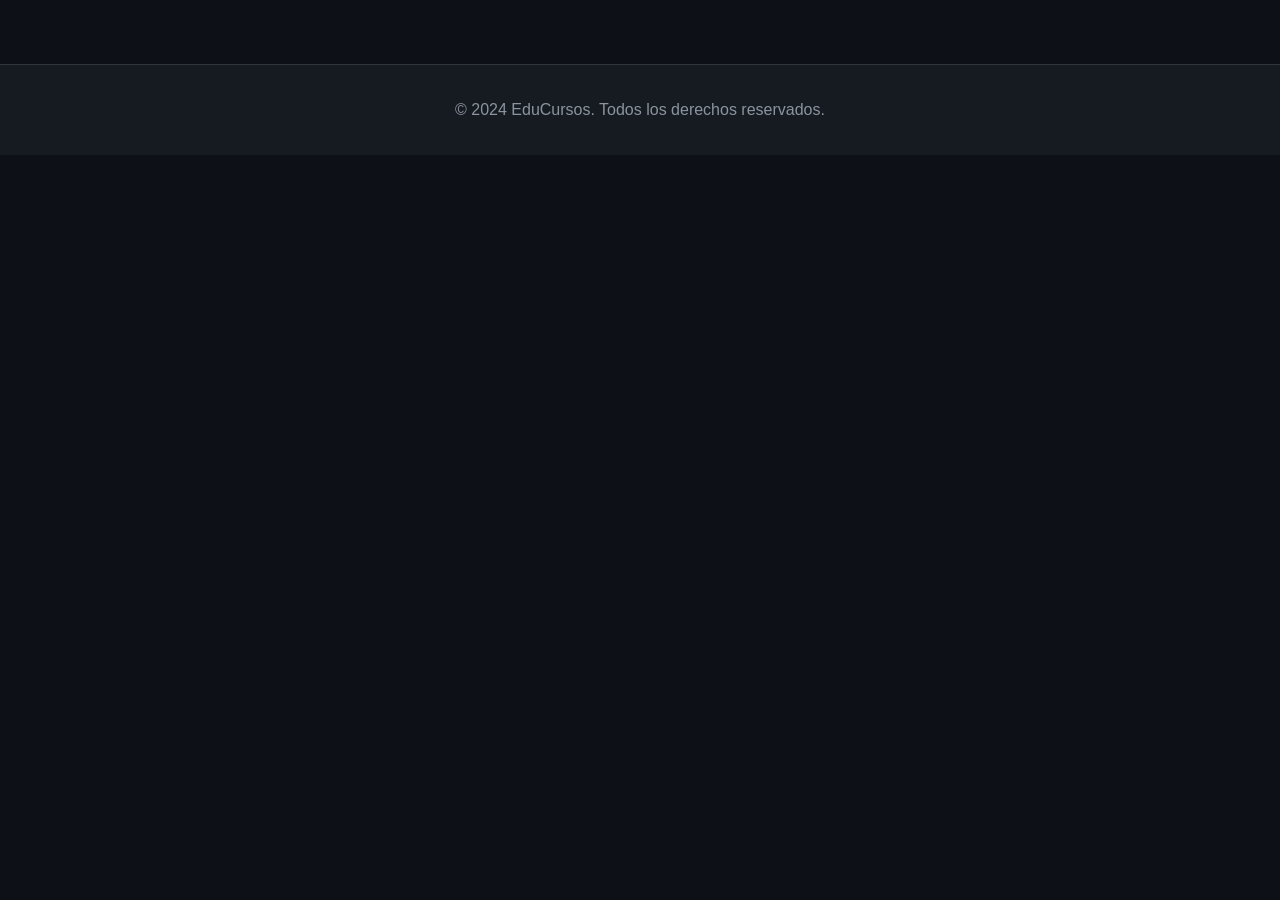
==== dashboard.html @ 60e36f7e "feat: Implement user registration and login functionality with multi-step form and dashboard display" ====
<!DOCTYPE html>
<html lang="es">
<head>
    <meta charset="UTF-8">
    <meta name="viewport" content="width=device-width, initial-scale=1.0">
    <title>EduCursos - Dashboard</title>
    <link rel="stylesheet" href="styles.css">
</head>
<body>

    <main>
        <div id="dashboard" class="dashboard active">
            <div class="dashboard-header">
                <div style="display: flex; justify-content: space-between; align-items: center; max-width: 1200px; margin: 0 auto;">
                    <div>
                        <h1>Bienvenido a tu Espacio de Aprendizaje</h1>
                        <p id="userGreeting"></p>
                    </div>
                    <div class="user-info">
                        <p id="userEmail"></p>
                        <button class="btn-logout" onclick="logout()">Cerrar Sesión</button>
                    </div>
                </div>
            </div>

            <div class="dashboard-content">
                <section class="welcome-section">
                    <h2>¡Hola! Continúa tu aprendizaje</h2>
                    <p>Ya has completado varios cursos. Aquí están los cursos que puedes retomar o iniciar.</p>
                </section>

                <section class="courses-section">
                    <h2>Tus Cursos</h2>
                    <div class="courses-grid" id="coursesGrid"></div>
                </section>
            </div>
        </div>
    </main>

    <footer>
        <p>&copy; 2024 EduCursos. Todos los derechos reservados.</p>
    </footer>

    <script src="script.js"></script>
</body>
</html>
---- styles.css ----
:root {
  --bg-primary: #0d1117;
  --bg-secondary: #161b22;
  --bg-tertiary: #21262d;
  --border-color: #30363d;
  --text-primary: #e6edf3;
  --text-secondary: #8b949e;
  --accent-primary: #2f81f7;
  --accent-hover: #1f6feb;
  --accent-secondary: #58a6ff;
  --success: #3fb950;
  --card-bg: #0d1117;
  --overlay-bg: rgba(1, 4, 9, 0.8);
}

* {
  margin: 0;
  padding: 0;
  box-sizing: border-box;
}

body {
  font-family: -apple-system, BlinkMacSystemFont, "Segoe UI", "Noto Sans", Helvetica, Arial, sans-serif;
  background-color: var(--bg-primary);
  color: var(--text-primary);
  line-height: 1.6;
  overflow-x: hidden;
}

/* NAVEGACIÓN */
header {
  background-color: var(--bg-secondary);
  border-bottom: 1px solid var(--border-color);
  position: sticky;
  top: 0;
  z-index: 100;
  backdrop-filter: blur(10px);
}

nav {
  max-width: 1280px;
  margin: 0 auto;
  padding: 1rem 2rem;
  display: flex;
  justify-content: space-between;
  align-items: center;
}

.logo {
  font-size: 1.5rem;
  font-weight: 600;
  color: var(--text-primary);
  letter-spacing: -0.5px;
}

nav div {
  display: flex;
  gap: 1rem;
  align-items: center;
}

nav a {
  color: var(--text-secondary);
  text-decoration: none;
  padding: 0.5rem 1rem;
  border-radius: 6px;
  transition: all 0.2s ease;
  font-size: 0.95rem;
}

nav a:hover {
  color: var(--text-primary);
  background-color: var(--bg-tertiary);
}

.btn-login {
  background-color: transparent;
  color: var(--text-primary);
  border: 1px solid var(--border-color);
  padding: 0.5rem 1.25rem;
  border-radius: 6px;
  cursor: pointer;
  font-size: 0.95rem;
  transition: all 0.2s ease;
  font-weight: 500;
}

.btn-login:hover {
  background-color: var(--bg-tertiary);
  border-color: var(--text-secondary);
}

/* SECCIÓN HERO */
main {
  display: none;
}

main.active {
  display: block;
}

.hero {
  max-width: 1280px;
  margin: 0 auto;
  padding: 6rem 2rem;
  text-align: center;
}

.hero-content h1 {
  font-size: 3.5rem;
  font-weight: 700;
  line-height: 1.2;
  margin-bottom: 1.5rem;
  background: linear-gradient(135deg, var(--text-primary) 0%, var(--accent-secondary) 100%);
  -webkit-background-clip: text;
  -webkit-text-fill-color: transparent;
  background-clip: text;
}

.hero-content p {
  font-size: 1.25rem;
  color: var(--text-secondary);
  margin-bottom: 2.5rem;
  max-width: 700px;
  margin-left: auto;
  margin-right: auto;
}

.hero-buttons {
  display: flex;
  gap: 1rem;
  justify-content: center;
  flex-wrap: wrap;
}

.btn-primary {
  background: linear-gradient(90deg, #7b4cff, #6a3df6);
  color: white;
  border: none;
  padding: 0.85rem 2.1rem;
  border-radius: 999px;
  font-size: 1rem;
  font-weight: 700;
  cursor: pointer;
  transition: transform 160ms ease, box-shadow 160ms ease, opacity 120ms ease;
  box-shadow: 0 8px 30px rgba(106,61,246,0.18), inset 0 -6px 24px rgba(123,76,255,0.06);
}

.btn-primary:hover {
  transform: translateY(-3px);
  box-shadow: 0 18px 48px rgba(106,61,246,0.22), inset 0 -8px 28px rgba(123,76,255,0.08);
}

.btn-primary:active {
  transform: translateY(0) scale(0.995);
  opacity: 0.98;
}

.btn-secondary {
  background-color: transparent;
  color: var(--text-primary);
  border: 1px solid var(--border-color);
  padding: 0.75rem 1.6rem;
  border-radius: 999px;
  font-size: 0.95rem;
  font-weight: 600;
  cursor: pointer;
  transition: transform 140ms ease, box-shadow 140ms ease;
}

.btn-secondary:hover {
  background-color: var(--bg-tertiary);
  border-color: var(--text-secondary);
  transform: translateY(-2px);
}

/* Ghost button for header (Iniciar Sesión) */
.btn-ghost {
  background: transparent;
  color: var(--text-secondary);
  border: 1px solid rgba(255,255,255,0.04);
  padding: 0.5rem 1.1rem;
  border-radius: 8px;
  font-size: 0.95rem;
  font-weight: 600;
  cursor: pointer;
  transition: background-color 180ms ease, color 120ms ease, transform 120ms ease, box-shadow 120ms ease;
}

.btn-ghost:hover {
  background-color: rgba(255,255,255,0.02);
  color: var(--text-primary);
  transform: translateY(-2px);
  box-shadow: 0 6px 18px rgba(2,6,23,0.45);
}

/* Slightly stronger secondary for hero login button */
.hero .btn-secondary {
  border-color: rgba(255,255,255,0.06);
  color: var(--text-primary);
  background: linear-gradient(180deg, rgba(255,255,255,0.02), transparent);
  box-shadow: 0 8px 22px rgba(0,0,0,0.45);
}

.hero .btn-secondary:hover {
  background: linear-gradient(180deg, rgba(255,255,255,0.04), transparent);
  border-color: var(--accent-primary);
}

.small-muted { color: var(--text-secondary); font-size: 0.9rem; margin-top: 0.35rem; }

/* SECCIÓN FEATURES */
.features {
  max-width: 1280px;
  margin: 0 auto;
  padding: 4rem 2rem;
}

.features h2 {
  text-align: center;
  font-size: 2.5rem;
  margin-bottom: 3rem;
  font-weight: 700;
}

.features-grid {
  display: grid;
  grid-template-columns: repeat(auto-fit, minmax(280px, 1fr));
  gap: 2rem;
}

.feature-card {
  background-color: var(--bg-secondary);
  border: 1px solid var(--border-color);
  border-radius: 12px;
  padding: 2rem;
  transition: all 0.3s ease;
}

.feature-card:hover {
  border-color: var(--accent-primary);
  transform: translateY(-4px);
  box-shadow: 0 8px 24px rgba(47, 129, 247, 0.15);
}

.feature-icon {
  font-size: 3rem;
  margin-bottom: 1rem;
}

.feature-card h3 {
  font-size: 1.5rem;
  margin-bottom: 0.75rem;
  color: var(--text-primary);
}

.feature-card p {
  color: var(--text-secondary);
  line-height: 1.6;
}

/* FORMULARIOS */
.form-container {
  display: none;
  position: fixed;
  top: 0;
  left: 0;
  width: 100%;
  height: 100%;
  background-color: var(--overlay-bg);
  backdrop-filter: blur(8px);
  z-index: 1000;
  align-items: center;
  justify-content: center;
  animation: fadeIn 0.2s ease;
}

.form-container.active {
  display: flex;
}

@keyframes fadeIn {
  from {
    opacity: 0;
  }
  to {
    opacity: 1;
  }
}

.form-box {
  background-color: var(--bg-secondary);
  border: 1px solid var(--border-color);
  border-radius: 12px;
  padding: 2.5rem;
  width: 90%;
  max-width: 450px;
  position: relative;
  animation: slideUp 0.3s ease;
  box-shadow: 0 16px 48px rgba(0, 0, 0, 0.5);
}

@keyframes slideUp {
  from {
    transform: translateY(20px);
    opacity: 0;
  }
  to {
    transform: translateY(0);
    opacity: 1;
  }
}

.close-form {
  position: absolute;
  top: 1.5rem;
  right: 1.5rem;
  font-size: 1.5rem;
  cursor: pointer;
  color: var(--text-secondary);
  transition: color 0.2s ease;
}

.close-form:hover {
  color: var(--text-primary);
}

.form-box h2 {
  margin-bottom: 2rem;
  font-size: 1.75rem;
  font-weight: 700;
}

.form-group {
  margin-bottom: 1.5rem;
}

.form-group label {
  display: block;
  margin-bottom: 0.5rem;
  color: var(--text-primary);
  font-weight: 500;
  font-size: 0.95rem;
}

.form-group input,
.form-group select {
  width: 100%;
  padding: 0.75rem 1rem;
  background-color: var(--bg-primary);
  border: 1px solid var(--border-color);
  border-radius: 6px;
  color: var(--text-primary);
  font-size: 0.95rem;
  transition: all 0.2s ease;
  font-family: inherit;
}

.form-group input:focus,
.form-group select:focus {
  outline: none;
  border-color: var(--accent-primary);
  box-shadow: 0 0 0 3px rgba(47, 129, 247, 0.1);
}

.form-group input::placeholder {
  color: var(--text-secondary);
}

.btn-submit {
  width: 100%;
  background-color: var(--accent-primary);
  color: white;
  border: none;
  padding: 0.875rem;
  border-radius: 6px;
  font-size: 1rem;
  font-weight: 600;
  cursor: pointer;
  transition: all 0.2s ease;
  margin-top: 0.5rem;
}

.btn-submit:hover {
  background-color: var(--accent-hover);
  box-shadow: 0 4px 12px rgba(47, 129, 247, 0.3);
}

.toggle-form {
  text-align: center;
  margin-top: 1.5rem;
  color: var(--text-secondary);
  font-size: 0.95rem;
}

.toggle-form a {
  color: var(--accent-secondary);
  cursor: pointer;
  text-decoration: none;
  font-weight: 500;
}

.toggle-form a:hover {
  text-decoration: underline;
}

/* DASHBOARD */
.dashboard {
  display: none;
  min-height: 100vh;
}

.dashboard.active {
  display: block;
}

.dashboard-header {
  background-color: var(--bg-secondary);
  border-bottom: 1px solid var(--border-color);
  padding: 2rem;
}

.dashboard-flex {
  max-width: 1280px;
  margin: 0 auto;
  display: flex;
  justify-content: space-between;
  align-items: center;
  flex-wrap: wrap;
  gap: 1.5rem;
}

.dashboard-header h1 {
  font-size: 2rem;
  margin-bottom: 0.5rem;
  font-weight: 700;
}

.dashboard-header p {
  color: var(--text-secondary);
}

.user-info {
  text-align: right;
}

#userEmail {
  color: var(--text-secondary);
  margin-bottom: 0.75rem;
  font-size: 0.95rem;
}

.btn-logout {
  background-color: transparent;
  color: var(--text-primary);
  border: 1px solid var(--border-color);
  padding: 0.5rem 1.25rem;
  border-radius: 6px;
  cursor: pointer;
  font-size: 0.95rem;
  font-weight: 500;
  transition: all 0.2s ease;
}

.btn-logout:hover {
  background-color: var(--bg-tertiary);
  border-color: #f85149;
  color: #f85149;
}

.dashboard-content {
  max-width: 1280px;
  margin: 0 auto;
  padding: 3rem 2rem;
}

.welcome-section {
  margin-bottom: 3rem;
}

.welcome-section h2 {
  font-size: 1.75rem;
  margin-bottom: 0.75rem;
  font-weight: 700;
}

.welcome-section p {
  color: var(--text-secondary);
  font-size: 1.05rem;
}

.courses-section h2 {
  font-size: 1.75rem;
  margin-bottom: 2rem;
  font-weight: 700;
}

.courses-grid {
  display: grid;
  grid-template-columns: repeat(auto-fill, minmax(320px, 1fr));
  gap: 1.5rem;
}

.course-card {
  background-color: var(--bg-secondary);
  border: 1px solid var(--border-color);
  border-radius: 12px;
  overflow: hidden;
  transition: all 0.3s ease;
  cursor: pointer;
}

.course-card:hover {
  border-color: var(--accent-primary);
  transform: translateY(-4px);
  box-shadow: 0 8px 24px rgba(47, 129, 247, 0.15);
}

.course-image {
  width: 100%;
  height: 180px;
  background: linear-gradient(135deg, var(--accent-primary), var(--accent-secondary));
  display: flex;
  align-items: center;
  justify-content: center;
  font-size: 3rem;
}

.course-content {
  padding: 1.5rem;
}

.course-content h3 {
  font-size: 1.25rem;
  margin-bottom: 0.5rem;
  color: var(--text-primary);
  font-weight: 600;
}

.course-content p {
  color: var(--text-secondary);
  margin-bottom: 1rem;
  font-size: 0.95rem;
}

.course-progress {
  margin-bottom: 0.75rem;
}

.progress-bar {
  width: 100%;
  height: 6px;
  background-color: var(--bg-tertiary);
  border-radius: 3px;
  overflow: hidden;
}

.progress-fill {
  height: 100%;
  background-color: var(--success);
  border-radius: 3px;
  transition: width 0.3s ease;
}

.progress-text {
  font-size: 0.85rem;
  color: var(--text-secondary);
  margin-top: 0.5rem;
}

.course-meta {
  display: flex;
  justify-content: space-between;
  align-items: center;
  margin-top: 1rem;
  padding-top: 1rem;
  border-top: 1px solid var(--border-color);
}

.course-instructor,
.course-duration {
  font-size: 0.85rem;
  color: var(--text-secondary);
}

/* FOOTER */
footer {
  background-color: var(--bg-secondary);
  border-top: 1px solid var(--border-color);
  text-align: center;
  padding: 2rem;
  margin-top: 4rem;
  color: var(--text-secondary);
}

/* RESPONSIVE */
@media (max-width: 768px) {
  .hero-content h1 {
    font-size: 2.5rem;
  }

  .hero-content p {
    font-size: 1.1rem;
  }

  .features h2 {
    font-size: 2rem;
  }

  .dashboard-flex {
    flex-direction: column;
    align-items: flex-start;
  }

  .user-info {
    text-align: left;
    width: 100%;
  }

  .courses-grid {
    grid-template-columns: 1fr;
  }

  nav {
    padding: 1rem;
  }

  .hero {
    padding: 4rem 1rem;
  }
}

@media (max-width: 480px) {
  .hero-content h1 {
    font-size: 2rem;
  }

  .hero-buttons {
    flex-direction: column;
    width: 100%;
  }

  .hero-buttons button {
    width: 100%;
  }

  .form-box {
    padding: 2rem 1.5rem;
  }
}

/* Styles for full-page form (split layout) */
.form-page {
  display: none;
  min-height: 100vh;
  width: 100%;
  background-color: var(--bg-primary);
}
.form-page.active {
  display: block;
}
.form-split {
  display: flex;
  min-height: 100vh;
}
.form-left {
  width: 42%;
  background-color: var(--bg-secondary);
  color: var(--text-secondary);
  padding: 3.5rem 2.5rem;
  display: flex;
  align-items: stretch;
}
.left-inner {
  display: flex;
  flex-direction: column;
  justify-content: space-between;
  width: 100%;
}
.left-top .logo {
  font-size: 1.75rem;
  color: var(--text-primary);
  margin-bottom: 2rem;
}
.steps ol {
  list-style: none;
  padding: 0;
  margin: 0;
}
.steps li {
  padding: 0.6rem 0;
  opacity: 0.8;
}
.steps li.current {
  color: var(--text-primary);
  font-weight: 700;
}
.left-art {
  flex: 1;
  background: linear-gradient(135deg, rgba(47,129,247,0.12), rgba(88,166,255,0.06));
  border-radius: 12px;
  margin: 2rem 0;
}
.save-exit {
  color: var(--accent-secondary);
  cursor: pointer;
  text-decoration: none;
  font-size: 0.95rem;
}
.form-right {
  width: 58%;
  display: flex;
  align-items: center;
  justify-content: center;
  padding: 4rem 3rem;
  background: linear-gradient(180deg, rgba(255,255,255,0.02), rgba(255,255,255,0.00));
}
.form-panel {
  width: 720px;
  max-width: 95%;
  background-color: var(--bg-secondary);
  border-radius: 12px;
  padding: 2.5rem;
  box-shadow: 0 20px 60px rgba(0,0,0,0.6);
  position: relative;
}
.step-indicator {
  display: flex;
  gap: 0.5rem;
  margin-bottom: 1rem;
}
.step-dot {
  width: 34px;
  height: 34px;
  display: inline-flex;
  align-items: center;
  justify-content: center;
  border-radius: 50%;
  background: var(--bg-tertiary);
  color: var(--text-secondary);
  font-weight: 600;
}
.step-dot.active {
  background: var(--accent-primary);
  color: white;
}
.form-step {
  transition: opacity 300ms cubic-bezier(.2,.9,.3,1), transform 300ms cubic-bezier(.2,.9,.3,1);
  position: absolute;
  left: 0;
  right: 0;
  top: 0;
}
.form-steps-wrap { position: relative; min-height: 320px; overflow: hidden; transition: height 300ms cubic-bezier(.2,.9,.3,1); }
.form-panel { position: relative; }
.form-step.hidden-step {
  opacity: 0;
  pointer-events: none;
  transform: translateX(12px);
}
.form-step.active-step {
  opacity: 1;
  transform: translateX(0);
  pointer-events: auto;
}
/* Sliding helpers */
.form-step.from-right { transform: translateX(12px); opacity: 0; }
.form-step.from-left { transform: translateX(-12px); opacity: 0; }
.form-step.to-left { transform: translateX(-12px); opacity: 0; }
.form-step.to-right { transform: translateX(12px); opacity: 0; }

/* Interest chips */
.chip {
  display: inline-flex;
  align-items: center;
  gap: 0.6rem;
  padding: 0.45rem 0.8rem;
  border-radius: 999px;
  border: 1px solid var(--border-color);
  background: transparent;
  color: var(--text-primary);
  cursor: pointer;
  font-size: 0.95rem;
  transition: all 0.18s ease;
}
.chip input { display: none; }
.chip span { display: inline-block; }
.chip:hover { transform: translateY(-3px); border-color: var(--accent-primary); }
.chip input:checked + span {
  background: linear-gradient(90deg, var(--accent-primary), var(--accent-secondary));
  color: white;
  padding: 0.15rem 0.45rem;
  border-radius: 999px;
  box-shadow: 0 6px 18px rgba(47,129,247,0.12);
}
.interests-grid { display: grid; grid-template-columns: repeat(2, minmax(0,1fr)); gap: 0.6rem; margin-top: 0.5rem; }
.form-panel h2 {
  margin-bottom: 1rem;
  color: var(--text-primary);
}
.form-panel .close-form {
  position: absolute;
  right: 1rem;
  top: 1rem;
  cursor: pointer;
  color: var(--text-secondary);
}
.form-panel .two-cols {
  display: grid;
  grid-template-columns: 1fr 1fr;
  gap: 1rem;
}
.interests-grid {
  display: grid;
  grid-template-columns: repeat(2, 1fr);
  gap: 0.6rem;
  margin-top: 0.5rem;
}
.form-actions {
  display: flex;
  gap: 1rem;
  justify-content: flex-end;
  margin-top: 1rem;
}

@media (max-width: 900px) {
  .form-split { flex-direction: column; }
  .form-left, .form-right { width: 100%; }
  .left-art { height: 180px; }
  .form-panel { padding: 1.5rem; }
}
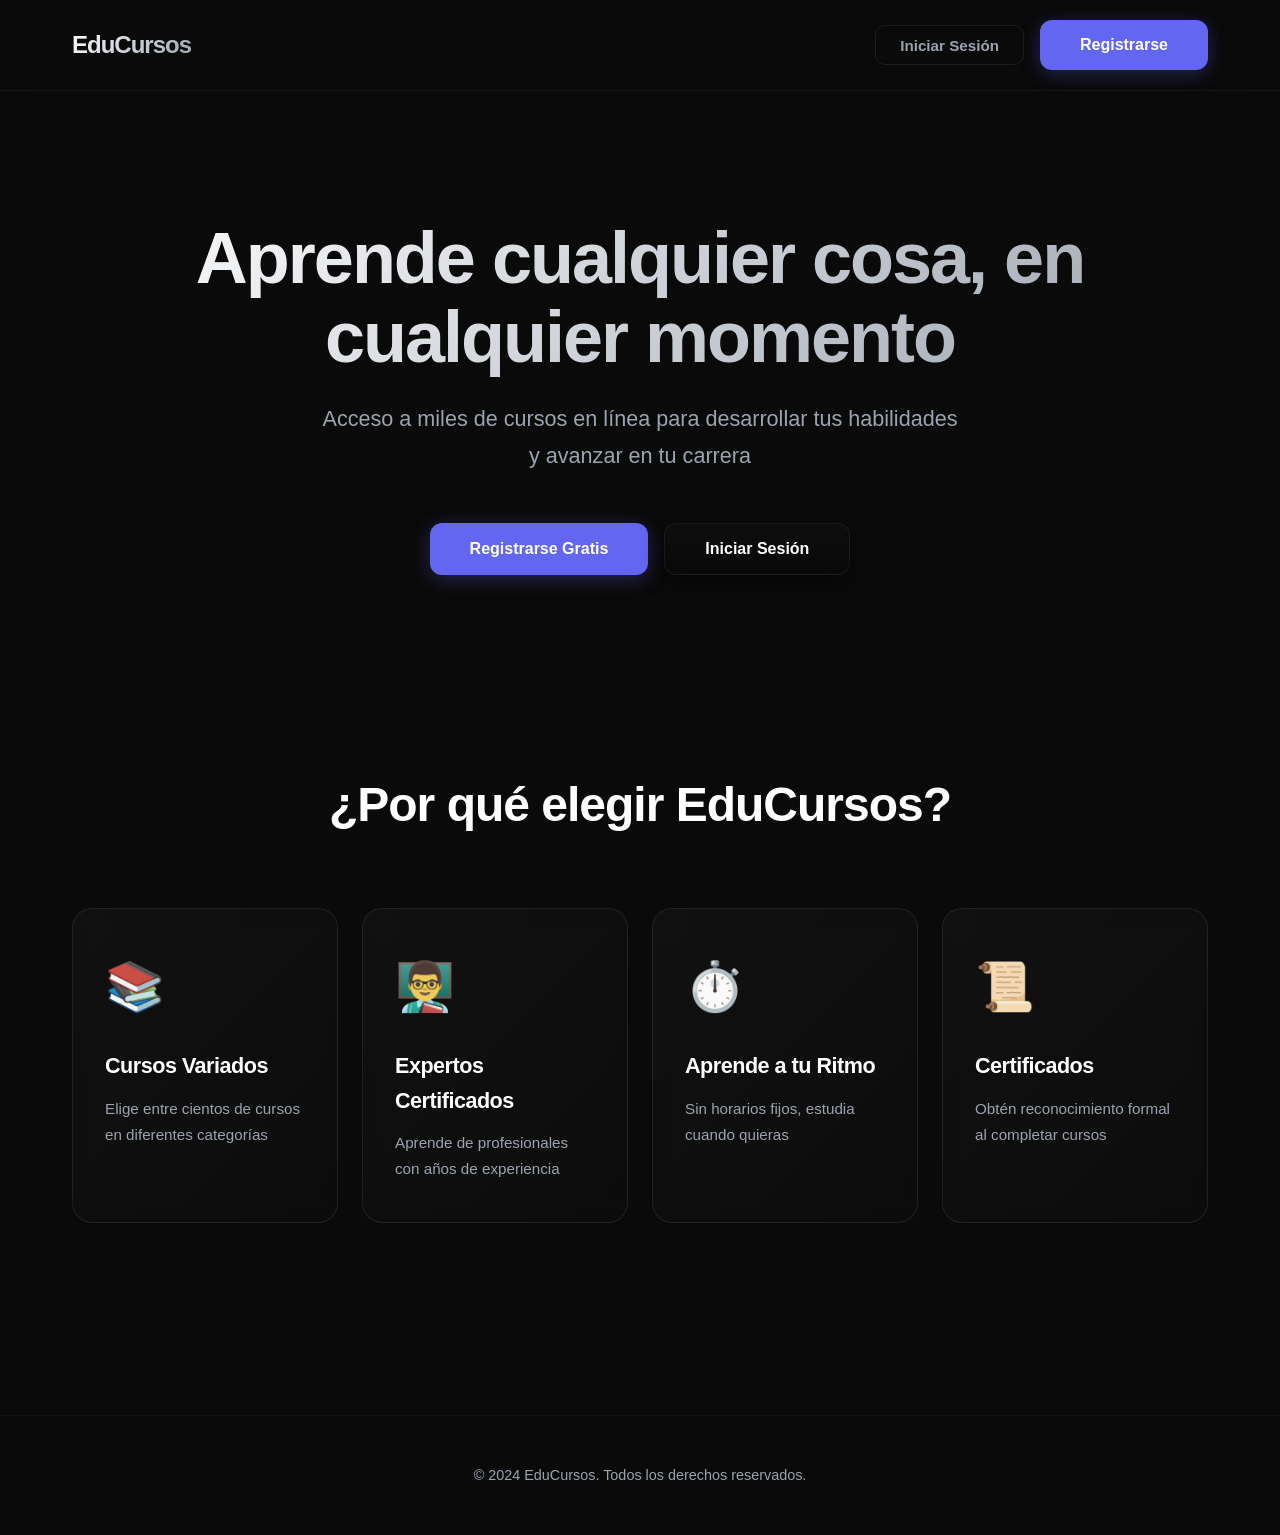
==== commit a49ed3f0: "acekta vro asepta vro bro broski brotien brosicle broseph brotastic Han brolo Broba Fett Brotato Chi" ====
--- a/dashboard.html
+++ b/dashboard.html
@@ -8,7 +8,18 @@
 </head>
 <body>
 
-    <main>
+    <header>
+        <nav>
+            <div class="logo">EduCursos</div>
+            <div>
+                <button class="btn-logout" onclick="logout()">Cerrar Sesión</button>
+            </div>
+        </nav>
+    </header>
+
+    <div id="presentation" style="display: none;"></div>
+
+    <main class="active">
         <div id="dashboard" class="dashboard active">
             <div class="dashboard-header">
                 <div style="display: flex; justify-content: space-between; align-items: center; max-width: 1200px; margin: 0 auto;">
@@ -42,5 +53,23 @@
     </footer>
 
     <script src="script.js"></script>
+    <script>
+        // Verificar si hay usuario logueado y mostrar dashboard
+        document.addEventListener('DOMContentLoaded', () => {
+            const currentUser = JSON.parse(localStorage.getItem('currentUser') || 'null');
+            
+            if (!currentUser) {
+                // Si no hay usuario logueado, redirigir al index
+                window.location.href = 'index.html';
+            } else {
+                // Mostrar dashboard si hay usuario
+                try {
+                    showDashboard();
+                } catch (e) {
+                    console.error('Error mostrando dashboard:', e);
+                }
+            }
+        });
+    </script>
 </body>
 </html>
--- a/styles.css
+++ b/styles.css
@@ -1,16 +1,16 @@
 :root {
-  --bg-primary: #0d1117;
-  --bg-secondary: #161b22;
-  --bg-tertiary: #21262d;
-  --border-color: #30363d;
-  --text-primary: #e6edf3;
-  --text-secondary: #8b949e;
-  --accent-primary: #2f81f7;
-  --accent-hover: #1f6feb;
-  --accent-secondary: #58a6ff;
-  --success: #3fb950;
-  --card-bg: #0d1117;
-  --overlay-bg: rgba(1, 4, 9, 0.8);
+  --bg-primary: #0a0a0a;
+  --bg-secondary: #121212;
+  --bg-tertiary: #1a1a1a;
+  --border-color: #2a2a2a;
+  --text-primary: #ffffff;
+  --text-secondary: #9ca3af;
+  --accent-primary: #6366f1;
+  --accent-hover: #4f46e5;
+  --accent-secondary: #818cf8;
+  --success: #10b981;
+  --card-bg: #0a0a0a;
+  --overlay-bg: rgba(0, 0, 0, 0.85);
 }
 
 * {
@@ -29,18 +29,19 @@
 
 /* NAVEGACIÓN */
 header {
-  background-color: var(--bg-secondary);
-  border-bottom: 1px solid var(--border-color);
+  background: rgba(10, 10, 10, 0.8);
+  border-bottom: 1px solid rgba(255, 255, 255, 0.05);
   position: sticky;
   top: 0;
   z-index: 100;
-  backdrop-filter: blur(10px);
+  backdrop-filter: blur(20px) saturate(180%);
+  -webkit-backdrop-filter: blur(20px) saturate(180%);
 }
 
 nav {
-  max-width: 1280px;
+  max-width: 1200px;
   margin: 0 auto;
-  padding: 1rem 2rem;
+  padding: 1.25rem 2rem;
   display: flex;
   justify-content: space-between;
   align-items: center;
@@ -48,9 +49,13 @@
 
 .logo {
   font-size: 1.5rem;
-  font-weight: 600;
-  color: var(--text-primary);
-  letter-spacing: -0.5px;
+  font-weight: 700;
+  color: var(--text-primary);
+  letter-spacing: -1px;
+  background: linear-gradient(135deg, #ffffff 0%, #9ca3af 100%);
+  -webkit-background-clip: text;
+  -webkit-text-fill-color: transparent;
+  background-clip: text;
 }
 
 nav div {
@@ -100,30 +105,45 @@
 }
 
 .hero {
-  max-width: 1280px;
+  max-width: 1200px;
   margin: 0 auto;
-  padding: 6rem 2rem;
+  padding: 8rem 2rem 6rem;
   text-align: center;
+  animation: fadeInUp 0.8s ease-out;
+}
+
+@keyframes fadeInUp {
+  from {
+    opacity: 0;
+    transform: translateY(30px);
+  }
+  to {
+    opacity: 1;
+    transform: translateY(0);
+  }
 }
 
 .hero-content h1 {
-  font-size: 3.5rem;
-  font-weight: 700;
-  line-height: 1.2;
+  font-size: 4.5rem;
+  font-weight: 800;
+  line-height: 1.1;
   margin-bottom: 1.5rem;
-  background: linear-gradient(135deg, var(--text-primary) 0%, var(--accent-secondary) 100%);
+  letter-spacing: -2px;
+  background: linear-gradient(135deg, #ffffff 0%, #9ca3af 100%);
   -webkit-background-clip: text;
   -webkit-text-fill-color: transparent;
   background-clip: text;
 }
 
 .hero-content p {
-  font-size: 1.25rem;
-  color: var(--text-secondary);
-  margin-bottom: 2.5rem;
-  max-width: 700px;
+  font-size: 1.35rem;
+  color: var(--text-secondary);
+  margin-bottom: 3rem;
+  max-width: 650px;
   margin-left: auto;
   margin-right: auto;
+  line-height: 1.7;
+  font-weight: 400;
 }
 
 .hero-buttons {
@@ -134,64 +154,83 @@
 }
 
 .btn-primary {
-  background: linear-gradient(90deg, #7b4cff, #6a3df6);
+  background: var(--accent-primary);
   color: white;
   border: none;
-  padding: 0.85rem 2.1rem;
-  border-radius: 999px;
+  padding: 1rem 2.5rem;
+  border-radius: 12px;
   font-size: 1rem;
-  font-weight: 700;
+  font-weight: 600;
   cursor: pointer;
-  transition: transform 160ms ease, box-shadow 160ms ease, opacity 120ms ease;
-  box-shadow: 0 8px 30px rgba(106,61,246,0.18), inset 0 -6px 24px rgba(123,76,255,0.06);
+  transition: all 0.3s cubic-bezier(0.4, 0, 0.2, 1);
+  box-shadow: 0 4px 20px rgba(99, 102, 241, 0.3);
+  position: relative;
+  overflow: hidden;
+}
+
+.btn-primary::before {
+  content: '';
+  position: absolute;
+  top: 0;
+  left: -100%;
+  width: 100%;
+  height: 100%;
+  background: linear-gradient(90deg, transparent, rgba(255, 255, 255, 0.2), transparent);
+  transition: left 0.5s;
 }
 
 .btn-primary:hover {
-  transform: translateY(-3px);
-  box-shadow: 0 18px 48px rgba(106,61,246,0.22), inset 0 -8px 28px rgba(123,76,255,0.08);
+  transform: translateY(-2px);
+  box-shadow: 0 8px 30px rgba(99, 102, 241, 0.4);
+  background: var(--accent-hover);
+}
+
+.btn-primary:hover::before {
+  left: 100%;
 }
 
 .btn-primary:active {
-  transform: translateY(0) scale(0.995);
-  opacity: 0.98;
+  transform: translateY(0);
 }
 
 .btn-secondary {
   background-color: transparent;
   color: var(--text-primary);
-  border: 1px solid var(--border-color);
-  padding: 0.75rem 1.6rem;
-  border-radius: 999px;
-  font-size: 0.95rem;
+  border: 1.5px solid rgba(255, 255, 255, 0.1);
+  padding: 1rem 2.5rem;
+  border-radius: 12px;
+  font-size: 1rem;
   font-weight: 600;
   cursor: pointer;
-  transition: transform 140ms ease, box-shadow 140ms ease;
+  transition: all 0.3s cubic-bezier(0.4, 0, 0.2, 1);
+  backdrop-filter: blur(10px);
 }
 
 .btn-secondary:hover {
-  background-color: var(--bg-tertiary);
-  border-color: var(--text-secondary);
+  background-color: rgba(255, 255, 255, 0.05);
+  border-color: rgba(255, 255, 255, 0.2);
   transform: translateY(-2px);
+  box-shadow: 0 4px 20px rgba(0, 0, 0, 0.3);
 }
 
 /* Ghost button for header (Iniciar Sesión) */
 .btn-ghost {
   background: transparent;
   color: var(--text-secondary);
-  border: 1px solid rgba(255,255,255,0.04);
-  padding: 0.5rem 1.1rem;
-  border-radius: 8px;
+  border: 1.5px solid rgba(255,255,255,0.08);
+  padding: 0.65rem 1.5rem;
+  border-radius: 10px;
   font-size: 0.95rem;
   font-weight: 600;
   cursor: pointer;
-  transition: background-color 180ms ease, color 120ms ease, transform 120ms ease, box-shadow 120ms ease;
+  transition: all 0.3s cubic-bezier(0.4, 0, 0.2, 1);
 }
 
 .btn-ghost:hover {
-  background-color: rgba(255,255,255,0.02);
-  color: var(--text-primary);
-  transform: translateY(-2px);
-  box-shadow: 0 6px 18px rgba(2,6,23,0.45);
+  background-color: rgba(255,255,255,0.05);
+  color: var(--text-primary);
+  border-color: rgba(255,255,255,0.15);
+  transform: translateY(-1px);
 }
 
 /* Slightly stronger secondary for hero login button */
@@ -211,52 +250,85 @@
 
 /* SECCIÓN FEATURES */
 .features {
-  max-width: 1280px;
+  max-width: 1200px;
   margin: 0 auto;
-  padding: 4rem 2rem;
+  padding: 6rem 2rem;
+  position: relative;
 }
 
 .features h2 {
   text-align: center;
-  font-size: 2.5rem;
-  margin-bottom: 3rem;
-  font-weight: 700;
+  font-size: 3rem;
+  margin-bottom: 4rem;
+  font-weight: 800;
+  letter-spacing: -1px;
+  color: var(--text-primary);
 }
 
 .features-grid {
   display: grid;
-  grid-template-columns: repeat(auto-fit, minmax(280px, 1fr));
-  gap: 2rem;
+  grid-template-columns: repeat(auto-fit, minmax(260px, 1fr));
+  gap: 1.5rem;
 }
 
 .feature-card {
-  background-color: var(--bg-secondary);
-  border: 1px solid var(--border-color);
-  border-radius: 12px;
-  padding: 2rem;
-  transition: all 0.3s ease;
+  background: linear-gradient(135deg, rgba(255, 255, 255, 0.03) 0%, rgba(255, 255, 255, 0.01) 100%);
+  border: 1.5px solid rgba(255, 255, 255, 0.08);
+  border-radius: 20px;
+  padding: 2.5rem 2rem;
+  transition: all 0.4s cubic-bezier(0.4, 0, 0.2, 1);
+  backdrop-filter: blur(10px);
+  position: relative;
+  overflow: hidden;
+}
+
+.feature-card::before {
+  content: '';
+  position: absolute;
+  top: 0;
+  left: 0;
+  right: 0;
+  height: 3px;
+  background: linear-gradient(90deg, var(--accent-primary), var(--accent-secondary));
+  transform: scaleX(0);
+  transition: transform 0.4s cubic-bezier(0.4, 0, 0.2, 1);
 }
 
 .feature-card:hover {
-  border-color: var(--accent-primary);
-  transform: translateY(-4px);
-  box-shadow: 0 8px 24px rgba(47, 129, 247, 0.15);
+  border-color: rgba(99, 102, 241, 0.3);
+  transform: translateY(-8px);
+  box-shadow: 0 20px 40px rgba(0, 0, 0, 0.3);
+  background: linear-gradient(135deg, rgba(255, 255, 255, 0.05) 0%, rgba(255, 255, 255, 0.02) 100%);
+}
+
+.feature-card:hover::before {
+  transform: scaleX(1);
 }
 
 .feature-icon {
   font-size: 3rem;
-  margin-bottom: 1rem;
+  margin-bottom: 1.5rem;
+  display: block;
+  filter: grayscale(0.3);
+  transition: filter 0.3s;
+}
+
+.feature-card:hover .feature-icon {
+  filter: grayscale(0);
 }
 
 .feature-card h3 {
-  font-size: 1.5rem;
+  font-size: 1.35rem;
   margin-bottom: 0.75rem;
   color: var(--text-primary);
+  font-weight: 700;
+  letter-spacing: -0.5px;
 }
 
 .feature-card p {
   color: var(--text-secondary);
-  line-height: 1.6;
+  line-height: 1.7;
+  font-size: 0.95rem;
 }
 
 /* FORMULARIOS */
@@ -332,27 +404,28 @@
 }
 
 .form-group {
-  margin-bottom: 1.5rem;
+  margin-bottom: 1rem;
 }
 
 .form-group label {
   display: block;
-  margin-bottom: 0.5rem;
-  color: var(--text-primary);
-  font-weight: 500;
-  font-size: 0.95rem;
+  margin-bottom: 0.45rem;
+  color: var(--text-primary);
+  font-weight: 600;
+  font-size: 0.9rem;
+  letter-spacing: 0.2px;
 }
 
 .form-group input,
 .form-group select {
   width: 100%;
-  padding: 0.75rem 1rem;
-  background-color: var(--bg-primary);
+  padding: 0.65rem 0.9rem;
+  background: var(--bg-primary);
   border: 1px solid var(--border-color);
   border-radius: 6px;
   color: var(--text-primary);
-  font-size: 0.95rem;
-  transition: all 0.2s ease;
+  font-size: 0.9rem;
+  transition: border-color 0.2s;
   font-family: inherit;
 }
 
@@ -360,11 +433,11 @@
 .form-group select:focus {
   outline: none;
   border-color: var(--accent-primary);
-  box-shadow: 0 0 0 3px rgba(47, 129, 247, 0.1);
 }
 
 .form-group input::placeholder {
   color: var(--text-secondary);
+  opacity: 0.6;
 }
 
 .btn-submit {
@@ -415,9 +488,10 @@
 }
 
 .dashboard-header {
-  background-color: var(--bg-secondary);
+  background: linear-gradient(135deg, var(--bg-secondary) 0%, #1a1f2e 100%);
   border-bottom: 1px solid var(--border-color);
-  padding: 2rem;
+  padding: 2.5rem 2rem;
+  box-shadow: 0 4px 12px rgba(0, 0, 0, 0.2);
 }
 
 .dashboard-flex {
@@ -431,13 +505,19 @@
 }
 
 .dashboard-header h1 {
-  font-size: 2rem;
+  font-size: 2.25rem;
   margin-bottom: 0.5rem;
   font-weight: 700;
+  background: linear-gradient(135deg, var(--text-primary) 0%, var(--accent-secondary) 100%);
+  -webkit-background-clip: text;
+  -webkit-text-fill-color: transparent;
+  background-clip: text;
 }
 
 .dashboard-header p {
   color: var(--text-secondary);
+  font-size: 1.1rem;
+  font-weight: 500;
 }
 
 .user-info {
@@ -454,18 +534,42 @@
   background-color: transparent;
   color: var(--text-primary);
   border: 1px solid var(--border-color);
-  padding: 0.5rem 1.25rem;
-  border-radius: 6px;
+  padding: 0.6rem 1.5rem;
+  border-radius: 8px;
   cursor: pointer;
   font-size: 0.95rem;
-  font-weight: 500;
-  transition: all 0.2s ease;
+  font-weight: 600;
+  transition: all 0.3s cubic-bezier(0.4, 0, 0.2, 1);
+  position: relative;
+  overflow: hidden;
+}
+
+.btn-logout::before {
+  content: '';
+  position: absolute;
+  top: 0;
+  left: 0;
+  right: 0;
+  bottom: 0;
+  background: linear-gradient(135deg, rgba(248, 81, 73, 0.1) 0%, rgba(248, 81, 73, 0.2) 100%);
+  opacity: 0;
+  transition: opacity 0.3s ease;
 }
 
 .btn-logout:hover {
-  background-color: var(--bg-tertiary);
+  background-color: rgba(248, 81, 73, 0.1);
   border-color: #f85149;
   color: #f85149;
+  transform: translateY(-2px);
+  box-shadow: 0 4px 12px rgba(248, 81, 73, 0.3);
+}
+
+.btn-logout:hover::before {
+  opacity: 1;
+}
+
+.btn-logout:active {
+  transform: translateY(0);
 }
 
 .dashboard-content {
@@ -476,17 +580,23 @@
 
 .welcome-section {
   margin-bottom: 3rem;
+  padding: 2rem;
+  background: linear-gradient(135deg, rgba(106, 61, 246, 0.05) 0%, rgba(123, 76, 255, 0.05) 100%);
+  border-radius: 12px;
+  border: 1px solid rgba(106, 61, 246, 0.2);
 }
 
 .welcome-section h2 {
-  font-size: 1.75rem;
+  font-size: 1.85rem;
   margin-bottom: 0.75rem;
   font-weight: 700;
+  color: var(--text-primary);
 }
 
 .welcome-section p {
   color: var(--text-secondary);
-  font-size: 1.05rem;
+  font-size: 1.1rem;
+  line-height: 1.6;
 }
 
 .courses-section h2 {
@@ -497,110 +607,198 @@
 
 .courses-grid {
   display: grid;
-  grid-template-columns: repeat(auto-fill, minmax(320px, 1fr));
-  gap: 1.5rem;
+  grid-template-columns: repeat(auto-fill, minmax(340px, 1fr));
+  gap: 2rem;
+  animation: fadeInUp 0.6s ease;
+}
+
+@keyframes fadeInUp {
+  from {
+    opacity: 0;
+    transform: translateY(20px);
+  }
+  to {
+    opacity: 1;
+    transform: translateY(0);
+  }
 }
 
 .course-card {
-  background-color: var(--bg-secondary);
+  background: linear-gradient(135deg, var(--bg-secondary) 0%, #1a1f2e 100%);
   border: 1px solid var(--border-color);
-  border-radius: 12px;
+  border-radius: 16px;
   overflow: hidden;
-  transition: all 0.3s ease;
+  transition: all 0.4s cubic-bezier(0.4, 0, 0.2, 1);
   cursor: pointer;
+  position: relative;
+}
+
+.course-card::before {
+  content: '';
+  position: absolute;
+  top: 0;
+  left: 0;
+  right: 0;
+  bottom: 0;
+  background: linear-gradient(135deg, rgba(106, 61, 246, 0.1) 0%, rgba(123, 76, 255, 0.1) 100%);
+  opacity: 0;
+  transition: opacity 0.4s ease;
+  border-radius: 16px;
+  pointer-events: none;
 }
 
 .course-card:hover {
   border-color: var(--accent-primary);
-  transform: translateY(-4px);
-  box-shadow: 0 8px 24px rgba(47, 129, 247, 0.15);
-}
-
-.course-image {
-  width: 100%;
-  height: 180px;
-  background: linear-gradient(135deg, var(--accent-primary), var(--accent-secondary));
+  transform: translateY(-8px) scale(1.02);
+  box-shadow: 0 20px 40px rgba(47, 129, 247, 0.25), 0 0 0 1px rgba(106, 61, 246, 0.3);
+}
+
+.course-card:hover::before {
+  opacity: 1;
+}
+
+.course-header {
+  padding: 1.5rem;
+  background: linear-gradient(135deg, rgba(106, 61, 246, 0.15) 0%, rgba(123, 76, 255, 0.15) 100%);
+  border-bottom: 1px solid var(--border-color);
+}
+
+.course-header h3 {
+  font-size: 1.35rem;
+  margin-bottom: 0.5rem;
+  color: var(--text-primary);
+  font-weight: 700;
+  line-height: 1.3;
+}
+
+.course-header p {
+  color: var(--accent-secondary);
+  font-size: 0.85rem;
+  font-weight: 600;
+  text-transform: uppercase;
+  letter-spacing: 0.5px;
+}
+
+.course-body {
+  padding: 1.5rem;
+  position: relative;
+  z-index: 1;
+}
+
+.course-info {
+  display: flex;
+  gap: 1rem;
+  margin-bottom: 1rem;
+  flex-wrap: wrap;
+}
+
+.course-info span {
+  color: var(--text-secondary);
+  font-size: 0.9rem;
   display: flex;
   align-items: center;
-  justify-content: center;
-  font-size: 3rem;
-}
-
-.course-content {
-  padding: 1.5rem;
-}
-
-.course-content h3 {
-  font-size: 1.25rem;
-  margin-bottom: 0.5rem;
-  color: var(--text-primary);
-  font-weight: 600;
-}
-
-.course-content p {
-  color: var(--text-secondary);
-  margin-bottom: 1rem;
+  gap: 0.25rem;
+}
+
+.course-body > p {
+  color: var(--text-secondary);
+  margin-bottom: 1.5rem;
   font-size: 0.95rem;
-}
-
-.course-progress {
-  margin-bottom: 0.75rem;
+  line-height: 1.6;
 }
 
 .progress-bar {
   width: 100%;
-  height: 6px;
+  height: 8px;
   background-color: var(--bg-tertiary);
-  border-radius: 3px;
+  border-radius: 10px;
   overflow: hidden;
+  margin-bottom: 0.75rem;
+  position: relative;
+  box-shadow: inset 0 2px 4px rgba(0, 0, 0, 0.2);
 }
 
 .progress-fill {
   height: 100%;
-  background-color: var(--success);
-  border-radius: 3px;
-  transition: width 0.3s ease;
+  background: linear-gradient(90deg, #3fb950 0%, #5fd365 50%, #3fb950 100%);
+  background-size: 200% 100%;
+  border-radius: 10px;
+  transition: width 0.6s cubic-bezier(0.4, 0, 0.2, 1);
+  position: relative;
+  box-shadow: 0 0 10px rgba(63, 185, 80, 0.5);
+  animation: shimmer 2s infinite;
+}
+
+@keyframes shimmer {
+  0% { background-position: 200% 0; }
+  100% { background-position: -200% 0; }
 }
 
 .progress-text {
-  font-size: 0.85rem;
-  color: var(--text-secondary);
-  margin-top: 0.5rem;
-}
-
-.course-meta {
-  display: flex;
-  justify-content: space-between;
-  align-items: center;
-  margin-top: 1rem;
-  padding-top: 1rem;
+  font-size: 0.9rem;
+  color: var(--success);
+  font-weight: 600;
+  margin-bottom: 1rem;
+}
+
+.course-footer {
+  margin-top: 1.5rem;
+  padding-top: 1.5rem;
   border-top: 1px solid var(--border-color);
 }
 
-.course-instructor,
-.course-duration {
-  font-size: 0.85rem;
-  color: var(--text-secondary);
+.btn-course {
+  width: 100%;
+  padding: 0.85rem 1.5rem;
+  border: none;
+  border-radius: 8px;
+  font-size: 0.95rem;
+  font-weight: 600;
+  cursor: pointer;
+  transition: all 0.3s cubic-bezier(0.4, 0, 0.2, 1);
+  position: relative;
+  overflow: hidden;
+}
+
+.btn-continue {
+  background: linear-gradient(135deg, #6a3df6 0%, #7b4cff 100%);
+  color: white;
+  box-shadow: 0 4px 12px rgba(106, 61, 246, 0.3);
+}
+
+.btn-continue:hover {
+  transform: translateY(-2px);
+  box-shadow: 0 8px 20px rgba(106, 61, 246, 0.4);
+}
+
+.btn-continue:active {
+  transform: translateY(0);
 }
 
 /* FOOTER */
 footer {
-  background-color: var(--bg-secondary);
-  border-top: 1px solid var(--border-color);
+  background-color: transparent;
+  border-top: 1px solid rgba(255, 255, 255, 0.05);
   text-align: center;
-  padding: 2rem;
-  margin-top: 4rem;
-  color: var(--text-secondary);
+  padding: 3rem 2rem;
+  margin-top: 6rem;
+  color: var(--text-secondary);
+  font-size: 0.9rem;
 }
 
 /* RESPONSIVE */
 @media (max-width: 768px) {
+  .hero {
+    padding: 5rem 1.5rem 4rem;
+  }
+
   .hero-content h1 {
-    font-size: 2.5rem;
+    font-size: 3rem;
+    letter-spacing: -1px;
   }
 
   .hero-content p {
-    font-size: 1.1rem;
+    font-size: 1.15rem;
   }
 
   .features h2 {
@@ -631,8 +829,17 @@
 }
 
 @media (max-width: 480px) {
+  .hero {
+    padding: 4rem 1.25rem 3rem;
+  }
+
   .hero-content h1 {
-    font-size: 2rem;
+    font-size: 2.5rem;
+    letter-spacing: -0.5px;
+  }
+
+  .hero-content p {
+    font-size: 1rem;
   }
 
   .hero-buttons {
@@ -644,188 +851,522 @@
     width: 100%;
   }
 
+  .features h2 {
+    font-size: 2rem;
+  }
+
+  .features {
+    padding: 4rem 1.25rem;
+  }
+
   .form-box {
     padding: 2rem 1.5rem;
   }
 }
 
-/* Styles for full-page form (split layout) */
+/* Diseño de formulario de pantalla completa */
 .form-page {
   display: none;
-  min-height: 100vh;
+  height: 100vh;
   width: 100%;
-  background-color: var(--bg-primary);
+  background: var(--bg-primary);
+  overflow: hidden;
 }
 .form-page.active {
-  display: block;
-}
-.form-split {
-  display: flex;
-  min-height: 100vh;
-}
-.form-left {
-  width: 42%;
-  background-color: var(--bg-secondary);
-  color: var(--text-secondary);
-  padding: 3.5rem 2.5rem;
-  display: flex;
-  align-items: stretch;
-}
-.left-inner {
   display: flex;
   flex-direction: column;
+}
+
+/* Header del formulario */
+.form-header {
+  display: flex;
   justify-content: space-between;
-  width: 100%;
-}
-.left-top .logo {
-  font-size: 1.75rem;
-  color: var(--text-primary);
-  margin-bottom: 2rem;
-}
-.steps ol {
-  list-style: none;
-  padding: 0;
-  margin: 0;
-}
-.steps li {
-  padding: 0.6rem 0;
-  opacity: 0.8;
-}
-.steps li.current {
-  color: var(--text-primary);
+  align-items: center;
+  padding: 1.5rem 3rem;
+  background: var(--bg-secondary);
+  border-bottom: 1px solid var(--border-color);
+}
+.form-header .logo {
+  font-size: 1.5rem;
   font-weight: 700;
-}
-.left-art {
-  flex: 1;
-  background: linear-gradient(135deg, rgba(47,129,247,0.12), rgba(88,166,255,0.06));
-  border-radius: 12px;
-  margin: 2rem 0;
-}
-.save-exit {
-  color: var(--accent-secondary);
+  color: var(--text-primary);
+}
+.form-header .close-form {
+  font-size: 1.5rem;
   cursor: pointer;
-  text-decoration: none;
-  font-size: 0.95rem;
-}
-.form-right {
-  width: 58%;
+  color: var(--text-secondary);
+  transition: color 0.2s;
+  width: 40px;
+  height: 40px;
   display: flex;
   align-items: center;
   justify-content: center;
-  padding: 4rem 3rem;
-  background: linear-gradient(180deg, rgba(255,255,255,0.02), rgba(255,255,255,0.00));
-}
-.form-panel {
-  width: 720px;
-  max-width: 95%;
-  background-color: var(--bg-secondary);
-  border-radius: 12px;
-  padding: 2.5rem;
-  box-shadow: 0 20px 60px rgba(0,0,0,0.6);
-  position: relative;
-}
-.step-indicator {
-  display: flex;
-  gap: 0.5rem;
-  margin-bottom: 1rem;
-}
-.step-dot {
-  width: 34px;
-  height: 34px;
-  display: inline-flex;
+  border-radius: 8px;
+}
+.form-header .close-form:hover {
+  color: var(--text-primary);
+}
+
+/* Contenedor principal */
+.fullscreen-form-container {
+  display: flex;
+  flex-direction: column;
+  height: 100vh;
+  width: 100%;
+}
+
+.form-main-wrapper {
+  display: flex;
+  flex: 1;
+  overflow: hidden;
+}
+
+/* Barra lateral de pasos */
+.steps-sidebar {
+  width: 320px;
+  background: var(--bg-secondary);
+  border-right: 1px solid var(--border-color);
+  padding: 1.5rem 1.25rem;
+  display: flex;
+  flex-direction: column;
+  gap: 0.85rem;
+  overflow-y: auto;
+}
+
+.step-item {
+  display: flex;
+  gap: 0.85rem;
+  padding: 1rem;
+  border-radius: 8px;
+  background: transparent;
+  border: 1px solid transparent;
+  transition: border-color 0.2s;
+  cursor: pointer;
+}
+
+.step-item:hover {
+  border-color: var(--border-color);
+}
+
+.step-item.active {
+  background: var(--bg-tertiary);
+  border-color: var(--accent-primary);
+}
+
+.step-item.completed {
+  opacity: 0.7;
+}
+
+.step-number {
+  width: 40px;
+  height: 40px;
+  border-radius: 8px;
+  background: var(--bg-tertiary);
+  display: flex;
   align-items: center;
   justify-content: center;
-  border-radius: 50%;
-  background: var(--bg-tertiary);
-  color: var(--text-secondary);
-  font-weight: 600;
-}
-.step-dot.active {
+  font-size: 1.1rem;
+  font-weight: 700;
+  color: var(--text-secondary);
+  flex-shrink: 0;
+  transition: background-color 0.2s, color 0.2s;
+}
+
+.step-item.active .step-number {
   background: var(--accent-primary);
   color: white;
 }
+
+.step-info h3 {
+  font-size: 0.9rem;
+  margin-bottom: 0.2rem;
+  color: var(--text-primary);
+  font-weight: 600;
+}
+
+.step-info p {
+  font-size: 0.8rem;
+  color: var(--text-secondary);
+  line-height: 1.3;
+}
+
+/* Área del formulario */
+.form-content-area {
+  flex: 1;
+  padding: 1.25rem 4rem 1.25rem;
+  overflow-y: auto;
+  display: flex;
+  flex-direction: column;
+}
+
+.form-content-area form {
+  max-width: 700px;
+  margin: 0 auto;
+  width: 100%;
+  display: flex;
+  flex-direction: column;
+  height: 100%;
+}
+.form-steps-wrap {
+  position: relative;
+  min-height: 0;
+  overflow: visible;
+  transition: height 300ms cubic-bezier(.2,.9,.3,1);
+  margin-bottom: 0.75rem;
+}
+
 .form-step {
-  transition: opacity 300ms cubic-bezier(.2,.9,.3,1), transform 300ms cubic-bezier(.2,.9,.3,1);
+  transition: opacity 400ms cubic-bezier(.2,.9,.3,1), transform 400ms cubic-bezier(.2,.9,.3,1);
   position: absolute;
   left: 0;
   right: 0;
   top: 0;
-}
-.form-steps-wrap { position: relative; min-height: 320px; overflow: hidden; transition: height 300ms cubic-bezier(.2,.9,.3,1); }
-.form-panel { position: relative; }
+  width: 100%;
+}
+
 .form-step.hidden-step {
   opacity: 0;
   pointer-events: none;
-  transform: translateX(12px);
-}
+  transform: translateX(30px);
+}
+
 .form-step.active-step {
   opacity: 1;
   transform: translateX(0);
   pointer-events: auto;
 }
-/* Sliding helpers */
-.form-step.from-right { transform: translateX(12px); opacity: 0; }
-.form-step.from-left { transform: translateX(-12px); opacity: 0; }
-.form-step.to-left { transform: translateX(-12px); opacity: 0; }
-.form-step.to-right { transform: translateX(12px); opacity: 0; }
+
+.form-step.from-right { transform: translateX(30px); opacity: 0; }
+.form-step.from-left { transform: translateX(-30px); opacity: 0; }
+.form-step.to-left { transform: translateX(-30px); opacity: 0; }
+.form-step.to-right { transform: translateX(30px); opacity: 0; }
 
 /* Interest chips */
+.interests-grid {
+  display: grid;
+  grid-template-columns: repeat(2, 1fr);
+  gap: 0.75rem;
+  margin-top: 0.75rem;
+}
+
 .chip {
-  display: inline-flex;
+  display: flex;
   align-items: center;
-  gap: 0.6rem;
-  padding: 0.45rem 0.8rem;
-  border-radius: 999px;
+  justify-content: center;
+  padding: 0.75rem 1rem;
+  border-radius: 6px;
   border: 1px solid var(--border-color);
-  background: transparent;
+  background: var(--bg-primary);
   color: var(--text-primary);
   cursor: pointer;
   font-size: 0.95rem;
-  transition: all 0.18s ease;
-}
+  transition: border-color 0.2s, background-color 0.2s;
+  font-weight: 500;
+}
+
 .chip input { display: none; }
-.chip span { display: inline-block; }
-.chip:hover { transform: translateY(-3px); border-color: var(--accent-primary); }
-.chip input:checked + span {
-  background: linear-gradient(90deg, var(--accent-primary), var(--accent-secondary));
+
+.chip:hover {
+  border-color: var(--accent-primary);
+}
+
+.chip:has(input:checked) {
+  background: var(--accent-primary);
+  border-color: var(--accent-primary);
   color: white;
-  padding: 0.15rem 0.45rem;
-  border-radius: 999px;
-  box-shadow: 0 6px 18px rgba(47,129,247,0.12);
-}
-.interests-grid { display: grid; grid-template-columns: repeat(2, minmax(0,1fr)); gap: 0.6rem; margin-top: 0.5rem; }
-.form-panel h2 {
-  margin-bottom: 1rem;
-  color: var(--text-primary);
-}
-.form-panel .close-form {
-  position: absolute;
-  right: 1rem;
-  top: 1rem;
-  cursor: pointer;
-  color: var(--text-secondary);
-}
-.form-panel .two-cols {
+}
+
+.two-cols {
   display: grid;
   grid-template-columns: 1fr 1fr;
   gap: 1rem;
 }
-.interests-grid {
-  display: grid;
-  grid-template-columns: repeat(2, 1fr);
-  gap: 0.6rem;
-  margin-top: 0.5rem;
-}
-.form-actions {
+.form-nav {
   display: flex;
   gap: 1rem;
   justify-content: flex-end;
-  margin-top: 1rem;
-}
-
-@media (max-width: 900px) {
-  .form-split { flex-direction: column; }
-  .form-left, .form-right { width: 100%; }
-  .left-art { height: 180px; }
-  .form-panel { padding: 1.5rem; }
-}
+  margin-top: auto;
+  padding-top: 0.85rem;
+  border-top: 1px solid var(--border-color);
+}
+
+.form-nav:has(.btn-secondary:not(:disabled)) {
+  justify-content: space-between;
+}
+
+.form-nav .btn-primary,
+.form-nav .btn-secondary {
+  padding: 0.65rem 1.5rem;
+  font-size: 0.9rem;
+  border-radius: 6px;
+  font-weight: 600;
+  min-width: 120px;
+}
+
+.form-nav .btn-secondary:disabled {
+  display: none;
+}
+
+.toggle-form {
+  text-align: center;
+  margin-top: 0.85rem;
+  padding-top: 0.85rem;
+  border-top: 1px solid var(--border-color);
+  color: var(--text-secondary);
+  font-size: 0.9rem;
+}
+
+.toggle-form a {
+  color: var(--accent-secondary);
+  cursor: pointer;
+  text-decoration: none;
+  font-weight: 600;
+  transition: all 0.2s;
+}
+
+.toggle-form a:hover {
+  color: #7b4cff;
+  text-decoration: underline;
+}
+
+@media (max-width: 1024px) {
+  .form-main-wrapper {
+    flex-direction: column;
+  }
+  
+  .steps-sidebar {
+    width: 100%;
+    flex-direction: row;
+    padding: 1rem;
+    border-right: none;
+    border-bottom: 1px solid var(--border-color);
+    overflow-x: auto;
+  }
+  
+  .step-item {
+    min-width: 200px;
+  }
+  
+  .form-content-area {
+    padding: 2rem 1.5rem;
+  }
+  
+  .form-header {
+    padding: 1rem 1.5rem;
+  }
+}
+
+@media (max-width: 640px) {
+  .step-info {
+    display: none;
+  }
+  
+  .step-item {
+    min-width: auto;
+    padding: 0.75rem;
+  }
+  
+  .interests-grid {
+    grid-template-columns: 1fr;
+  }
+  
+  .two-cols {
+    grid-template-columns: 1fr;
+  }
+  
+  .form-nav {
+    flex-direction: column;
+  }
+  
+  .form-nav .btn-primary,
+  .form-nav .btn-secondary {
+    width: 100%;
+  }
+}
+
+/* SUCCESS PAGE STYLES */
+.success-page {
+  min-height: 100vh;
+  display: flex;
+  align-items: center;
+  justify-content: center;
+  padding: 2rem;
+  background: var(--bg-primary);
+}
+
+.success-container {
+  max-width: 450px;
+  width: 100%;
+  background: var(--bg-secondary);
+  border: 1px solid var(--border-color);
+  border-radius: 12px;
+  padding: 3rem 2rem;
+  text-align: center;
+  box-shadow: 0 8px 24px rgba(0, 0, 0, 0.3);
+  opacity: 0;
+  transform: translateY(10px);
+  transition: opacity 0.3s ease, transform 0.3s ease;
+}
+
+.success-container.animate-in {
+  opacity: 1;
+  transform: translateY(0);
+}
+
+.success-icon {
+  font-size: 4rem;
+  margin-bottom: 1.5rem;
+  display: block;
+}
+
+.success-title {
+  font-size: 1.75rem;
+  font-weight: 600;
+  margin-bottom: 0.75rem;
+  color: var(--text-primary);
+}
+
+.success-message {
+  font-size: 1rem;
+  color: var(--text-secondary);
+  margin-bottom: 2rem;
+  line-height: 1.5;
+}
+
+.success-actions {
+  display: flex;
+  gap: 0.75rem;
+  justify-content: center;
+  margin-bottom: 1.5rem;
+}
+
+.success-actions .btn-primary {
+  padding: 0.75rem 2rem;
+  font-size: 0.95rem;
+}
+
+.auto-redirect {
+  padding-top: 1.5rem;
+  border-top: 1px solid var(--border-color);
+}
+
+.auto-redirect p {
+  color: var(--text-secondary);
+  font-size: 0.9rem;
+}
+
+.auto-redirect span {
+  color: var(--accent-primary);
+  font-weight: 600;
+}
+
+/* RESPONSIVE SUCCESS PAGE */
+@media (max-width: 480px) {
+  .success-container {
+    padding: 2rem 1.5rem;
+  }
+  
+  .success-title {
+    font-size: 1.5rem;
+  }
+  
+  .success-icon {
+    font-size: 3rem;
+  }
+}
+
+/* PASSWORD SECURITY PANEL IN SIDEBAR */
+.password-security-panel {
+  margin-top: auto;
+  padding: 1rem 1rem 0.85rem;
+  background: var(--bg-tertiary);
+  border: 1px solid var(--border-color);
+  border-radius: 8px;
+  opacity: 1;
+  transform: translateY(0);
+}
+
+.security-panel-title {
+  font-size: 0.85rem;
+  font-weight: 600;
+  color: var(--text-primary);
+  margin-bottom: 0.75rem;
+  display: flex;
+  align-items: center;
+  gap: 0.4rem;
+}
+
+.security-requirements {
+  display: flex;
+  flex-direction: column;
+  gap: 0.5rem;
+  margin-bottom: 0.75rem;
+}
+
+.security-req {
+  font-size: 0.8rem;
+  color: var(--text-secondary);
+  transition: color 0.3s ease;
+}
+
+.security-req.met {
+  color: var(--success);
+}
+
+.req-check {
+  display: none;
+}
+
+.password-strength-indicator {
+  padding-top: 0.65rem;
+  border-top: 1px solid var(--border-color);
+}
+
+.strength-bar-mini {
+  height: 4px;
+  background: var(--bg-primary);
+  border-radius: 2px;
+  overflow: hidden;
+  margin-bottom: 0.4rem;
+}
+
+.strength-fill-mini {
+  height: 100%;
+  width: 0%;
+  transition: width 0.4s ease, background-color 0.4s ease;
+  border-radius: 2px;
+}
+
+.strength-fill-mini.weak {
+  width: 33%;
+  background: #f85149;
+}
+
+.strength-fill-mini.medium {
+  width: 66%;
+  background: #ffc107;
+}
+
+.strength-fill-mini.strong {
+  width: 100%;
+  background: #3fb950;
+}
+
+.strength-label-mini {
+  font-size: 0.75rem;
+  font-weight: 600;
+  color: var(--text-secondary);
+  transition: color 0.3s ease;
+}
+
+.strength-label-mini.weak {
+  color: #ff6b6b;
+}
+
+.strength-label-mini.medium {
+  color: #ffc107;
+}
+
+.strength-label-mini.strong {
+  color: #5fd365;
+}
